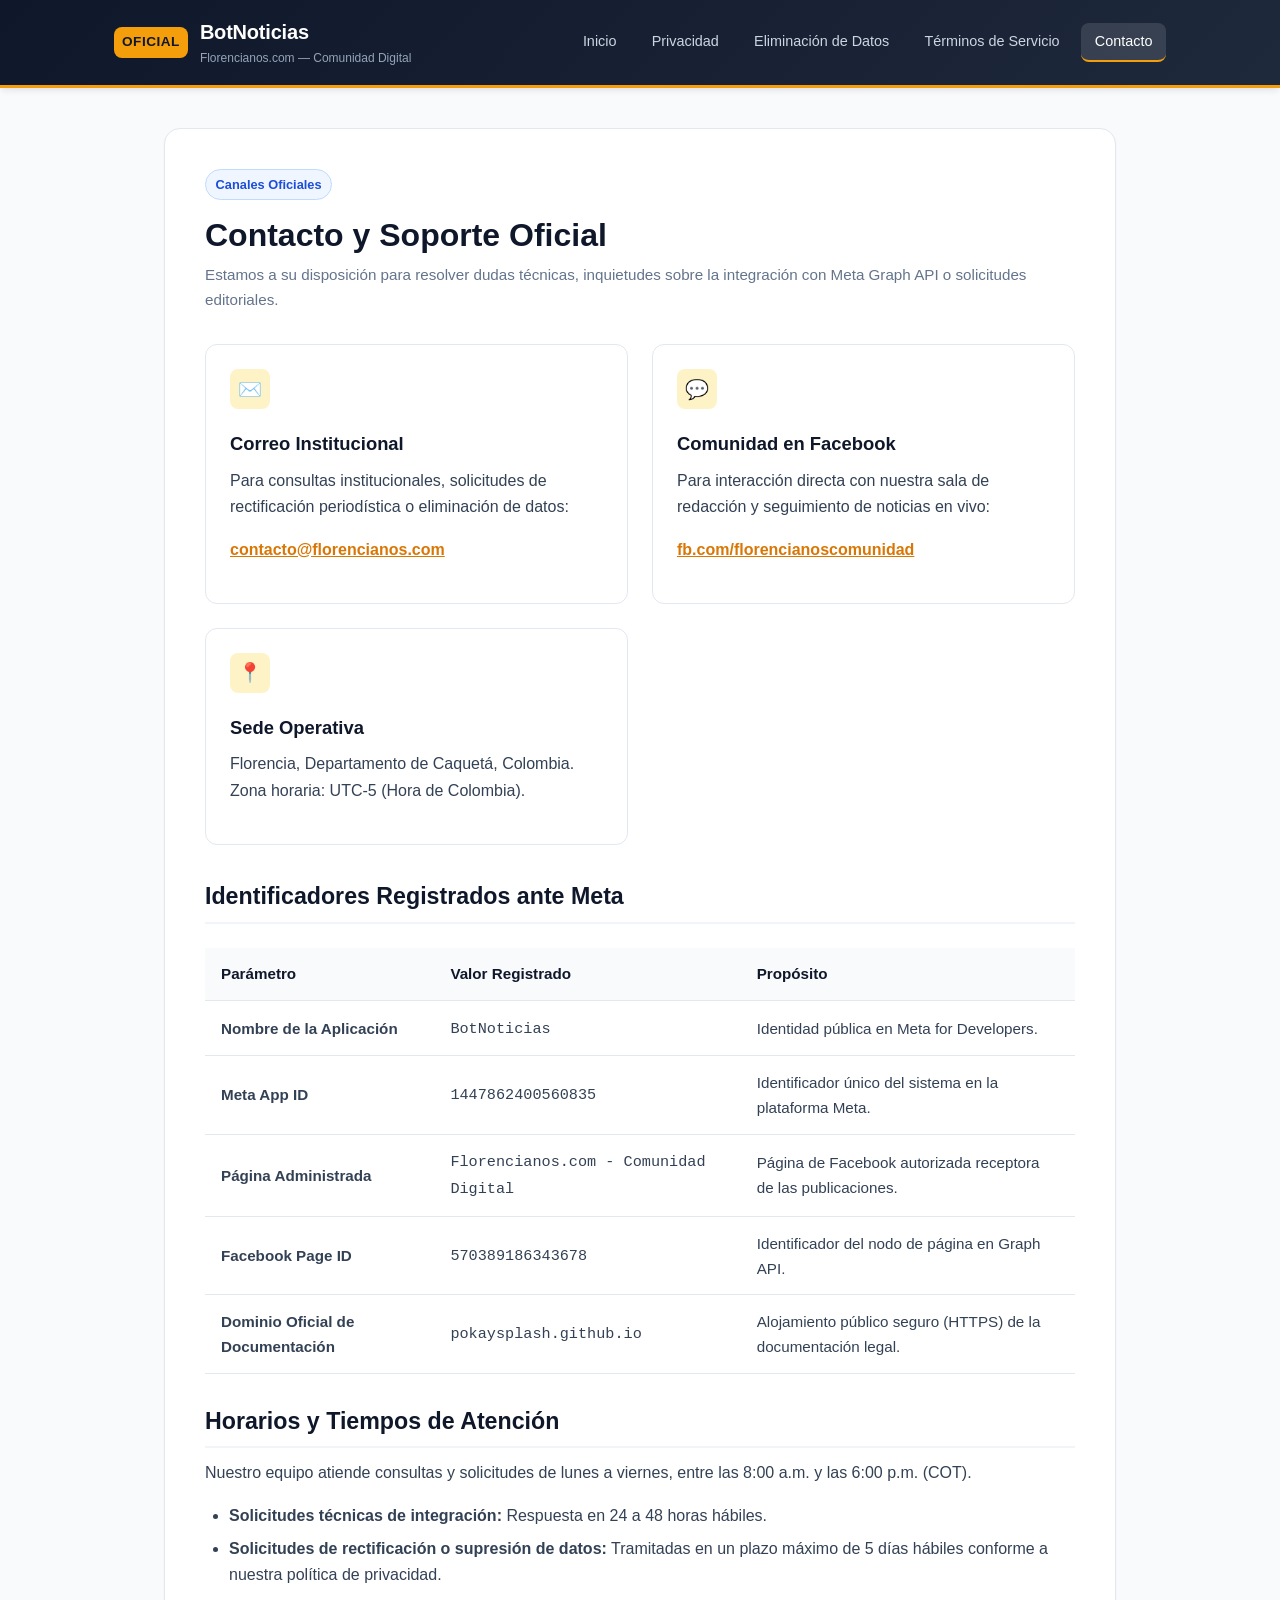
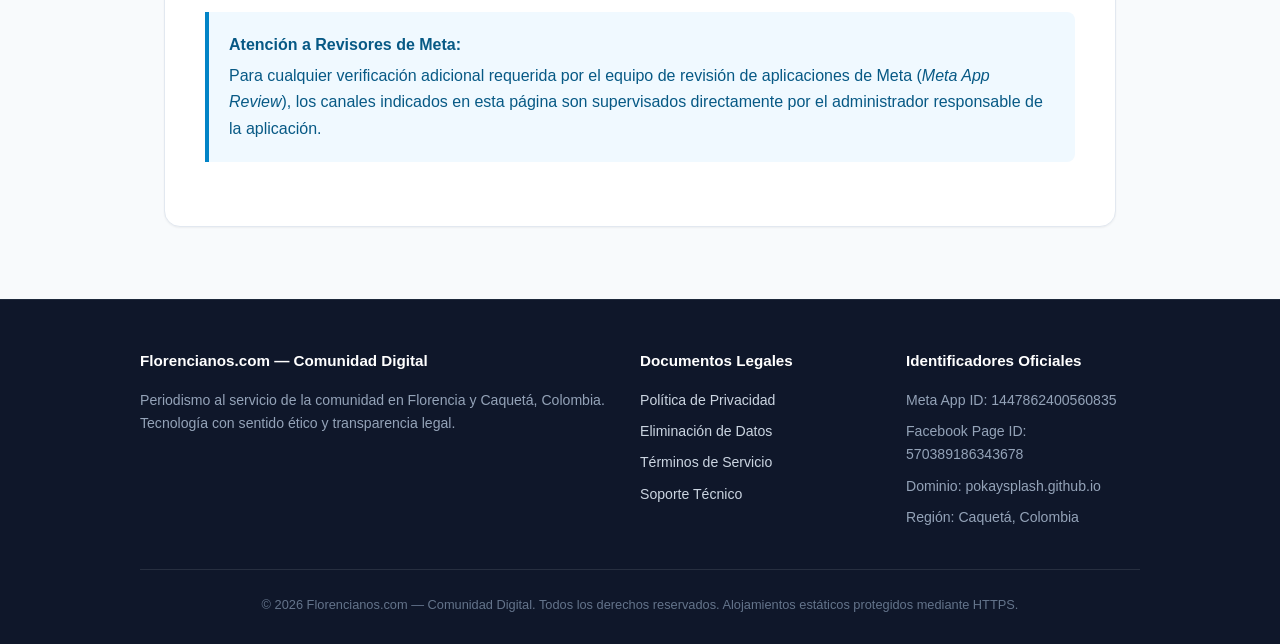
==== contacto.html @ 0eaef174 "docs(meta): initial release of BotNoticias legal and privacy documentation" ====
<!DOCTYPE html>
<html lang="es">
<head>
  <meta charset="UTF-8">
  <meta name="viewport" content="width=device-width, initial-scale=1.0">
  <title>Contacto y Soporte — BotNoticias | Florencianos</title>
  <meta name="description" content="Información de contacto oficial y canales de atención técnica y editorial para BotNoticias y Florencianos.com.">
  <link rel="stylesheet" href="styles.css">
  <link rel="icon" type="image/png" href="icon-1024.png">
</head>
<body>

  <!-- Encabezado de Navegación -->
  <header class="site-header">
    <div class="header-container">
      <a href="index.html" class="brand-link" id="nav-brand">
        <span class="brand-badge">OFICIAL</span>
        <div>
          <span class="brand-title">BotNoticias</span>
          <span class="brand-subtitle">Florencianos.com — Comunidad Digital</span>
        </div>
      </a>
      <nav class="site-nav" id="main-nav">
        <a href="index.html" id="nav-home">Inicio</a>
        <a href="privacidad.html" id="nav-privacidad">Privacidad</a>
        <a href="eliminacion-datos.html" id="nav-eliminacion">Eliminación de Datos</a>
        <a href="terminos.html" id="nav-terminos">Términos de Servicio</a>
        <a href="contacto.html" class="active" id="nav-contacto">Contacto</a>
      </nav>
    </div>
  </header>

  <!-- Contenedor Principal -->
  <main class="main-wrapper">

    <article class="content-card">
      <div class="hero-tag">Canales Oficiales</div>
      <h1 class="hero-title" style="margin-bottom: 0.5rem;">Contacto y Soporte Oficial</h1>
      <p style="color: var(--text-muted); font-size: 0.95rem; margin-bottom: 2rem;">
        Estamos a su disposición para resolver dudas técnicas, inquietudes sobre la integración con Meta Graph API o solicitudes editoriales.
      </p>

      <div class="features-grid">
        <div class="feature-box">
          <div class="feature-icon">✉️</div>
          <h3 class="feature-title">Correo Institucional</h3>
          <p>Para consultas institucionales, solicitudes de rectificación periodística o eliminación de datos:</p>
          <p><a href="mailto:contacto@florencianos.com" style="color: var(--accent); font-weight: 700;">contacto@florencianos.com</a></p>
        </div>

        <div class="feature-box">
          <div class="feature-icon">💬</div>
          <h3 class="feature-title">Comunidad en Facebook</h3>
          <p>Para interacción directa con nuestra sala de redacción y seguimiento de noticias en vivo:</p>
          <p><a href="https://www.facebook.com/florencianoscomunidad" target="_blank" rel="noopener noreferrer" style="color: var(--accent); font-weight: 700;">fb.com/florencianoscomunidad</a></p>
        </div>

        <div class="feature-box">
          <div class="feature-icon">📍</div>
          <h3 class="feature-title">Sede Operativa</h3>
          <p>Florencia, Departamento de Caquetá, Colombia.<br>Zona horaria: UTC-5 (Hora de Colombia).</p>
        </div>
      </div>

      <h2>Identificadores Registrados ante Meta</h2>
      <div class="table-container">
        <table>
          <thead>
            <tr>
              <th>Parámetro</th>
              <th>Valor Registrado</th>
              <th>Propósito</th>
            </tr>
          </thead>
          <tbody>
            <tr>
              <td><strong>Nombre de la Aplicación</strong></td>
              <td><code>BotNoticias</code></td>
              <td>Identidad pública en Meta for Developers.</td>
            </tr>
            <tr>
              <td><strong>Meta App ID</strong></td>
              <td><code>1447862400560835</code></td>
              <td>Identificador único del sistema en la plataforma Meta.</td>
            </tr>
            <tr>
              <td><strong>Página Administrada</strong></td>
              <td><code>Florencianos.com - Comunidad Digital</code></td>
              <td>Página de Facebook autorizada receptora de las publicaciones.</td>
            </tr>
            <tr>
              <td><strong>Facebook Page ID</strong></td>
              <td><code>570389186343678</code></td>
              <td>Identificador del nodo de página en Graph API.</td>
            </tr>
            <tr>
              <td><strong>Dominio Oficial de Documentación</strong></td>
              <td><code>pokaysplash.github.io</code></td>
              <td>Alojamiento público seguro (HTTPS) de la documentación legal.</td>
            </tr>
          </tbody>
        </table>
      </div>

      <h2>Horarios y Tiempos de Atención</h2>
      <p>
        Nuestro equipo atiende consultas y solicitudes de lunes a viernes, entre las 8:00 a.m. y las 6:00 p.m. (COT).
      </p>
      <ul>
        <li><strong>Solicitudes técnicas de integración:</strong> Respuesta en 24 a 48 horas hábiles.</li>
        <li><strong>Solicitudes de rectificación o supresión de datos:</strong> Tramitadas en un plazo máximo de 5 días hábiles conforme a nuestra política de privacidad.</li>
      </ul>

      <div class="notice-box info">
        <strong>Atención a Revisores de Meta:</strong>
        Para cualquier verificación adicional requerida por el equipo de revisión de aplicaciones de Meta (<em>Meta App Review</em>), los canales indicados en esta página son supervisados directamente por el administrador responsable de la aplicación.
      </div>
    </article>

  </main>

  <!-- Pie de Página -->
  <footer class="site-footer">
    <div class="footer-container">
      <div class="footer-col">
        <h4>Florencianos.com — Comunidad Digital</h4>
        <p>Periodismo al servicio de la comunidad en Florencia y Caquetá, Colombia. Tecnología con sentido ético y transparencia legal.</p>
      </div>
      <div class="footer-col">
        <h4>Documentos Legales</h4>
        <ul>
          <li><a href="privacidad.html">Política de Privacidad</a></li>
          <li><a href="eliminacion-datos.html">Eliminación de Datos</a></li>
          <li><a href="terminos.html">Términos de Servicio</a></li>
          <li><a href="contacto.html">Soporte Técnico</a></li>
        </ul>
      </div>
      <div class="footer-col">
        <h4>Identificadores Oficiales</h4>
        <ul>
          <li>Meta App ID: 1447862400560835</li>
          <li>Facebook Page ID: 570389186343678</li>
          <li>Dominio: pokaysplash.github.io</li>
          <li>Región: Caquetá, Colombia</li>
        </ul>
      </div>
    </div>
    <div class="footer-bottom">
      <p>© 2026 Florencianos.com — Comunidad Digital. Todos los derechos reservados. Alojamientos estáticos protegidos mediante HTTPS.</p>
    </div>
  </footer>

</body>
</html>
---- styles.css ----
/* ==========================================================================
   ESTILOS OFICIALES — BOTNOTICIAS / FLORENCIANOS COMUNIDAD DIGITAL
   Diseño estático responsivo, accesible y optimizado para documentación legal
   ========================================================================== */

:root {
  --primary: #0f172a;
  --primary-light: #1e293b;
  --accent: #d97706;
  --accent-light: #f59e0b;
  --emerald: #059669;
  --text-main: #334155;
  --text-muted: #64748b;
  --text-dark: #0f172a;
  --bg-light: #f8fafc;
  --bg-card: #ffffff;
  --border: #e2e8f0;
  --border-light: #f1f5f9;
  --shadow-sm: 0 1px 2px 0 rgba(0, 0, 0, 0.05);
  --shadow-md: 0 4px 6px -1px rgba(0, 0, 0, 0.08), 0 2px 4px -2px rgba(0, 0, 0, 0.04);
  --shadow-lg: 0 10px 15px -3px rgba(0, 0, 0, 0.1), 0 4px 6px -4px rgba(0, 0, 0, 0.05);
  --radius: 12px;
  --radius-sm: 8px;
  --radius-lg: 16px;
  --transition: all 0.2s cubic-bezier(0.16, 1, 0.3, 1);
  --font-family: -apple-system, BlinkMacSystemFont, "Segoe UI", Roboto, "Helvetica Neue", Arial, sans-serif;
}

*, *::before, *::after {
  box-sizing: border-box;
  margin: 0;
  padding: 0;
}

body {
  font-family: var(--font-family);
  background-color: var(--bg-light);
  color: var(--text-main);
  line-height: 1.65;
  font-size: 16px;
  -webkit-font-smoothing: antialiased;
  min-height: 100vh;
  display: flex;
  flex-direction: column;
}

/* Encabezado y Navegación */
.site-header {
  background: linear-gradient(135deg, var(--primary) 0%, var(--primary-light) 100%);
  color: #ffffff;
  border-bottom: 3px solid var(--accent-light);
  position: sticky;
  top: 0;
  z-index: 50;
  box-shadow: var(--shadow-md);
}

.header-container {
  max-width: 1100px;
  margin: 0 auto;
  padding: 1rem 1.5rem;
  display: flex;
  align-items: center;
  justify-content: space-between;
  flex-wrap: wrap;
  gap: 1rem;
}

.brand-link {
  display: flex;
  align-items: center;
  gap: 0.75rem;
  text-decoration: none;
  color: #ffffff;
}

.brand-badge {
  background: var(--accent-light);
  color: var(--primary);
  font-weight: 800;
  font-size: 0.85rem;
  padding: 0.25rem 0.5rem;
  border-radius: var(--radius-sm);
  letter-spacing: 0.5px;
  text-transform: uppercase;
}

.brand-title {
  font-size: 1.25rem;
  font-weight: 700;
  letter-spacing: -0.2px;
}

.brand-subtitle {
  display: block;
  font-size: 0.75rem;
  color: #94a3b8;
  font-weight: 400;
}

.site-nav {
  display: flex;
  gap: 0.5rem;
  flex-wrap: wrap;
}

.site-nav a {
  color: #cbd5e1;
  text-decoration: none;
  font-size: 0.9rem;
  font-weight: 500;
  padding: 0.4rem 0.85rem;
  border-radius: var(--radius-sm);
  transition: var(--transition);
}

.site-nav a:hover,
.site-nav a.active {
  color: #ffffff;
  background: rgba(255, 255, 255, 0.12);
}

.site-nav a.active {
  border-bottom: 2px solid var(--accent-light);
}

/* Contenido Principal */
.main-wrapper {
  flex: 1;
  max-width: 1000px;
  margin: 2.5rem auto;
  padding: 0 1.5rem;
  width: 100%;
}

/* Banner de Héroe */
.hero-card {
  background: #ffffff;
  border: 1px solid var(--border);
  border-radius: var(--radius-lg);
  padding: 2.5rem;
  margin-bottom: 2rem;
  box-shadow: var(--shadow-sm);
  position: relative;
  overflow: hidden;
}

.hero-card::before {
  content: "";
  position: absolute;
  top: 0;
  left: 0;
  right: 0;
  height: 4px;
  background: linear-gradient(90deg, var(--accent-light), var(--emerald));
}

.hero-tag {
  display: inline-flex;
  align-items: center;
  gap: 0.4rem;
  background: #eff6ff;
  color: #1d4ed8;
  border: 1px solid #bfdbfe;
  font-size: 0.8rem;
  font-weight: 600;
  padding: 0.25rem 0.6rem;
  border-radius: 9999px;
  margin-bottom: 1rem;
}

.hero-title {
  font-size: 2rem;
  font-weight: 800;
  color: var(--text-dark);
  line-height: 1.2;
  margin-bottom: 0.75rem;
}

.hero-lead {
  font-size: 1.1rem;
  color: var(--text-muted);
  max-width: 800px;
  margin-bottom: 1.5rem;
}

.meta-badges-row {
  display: flex;
  gap: 1rem;
  flex-wrap: wrap;
  font-size: 0.85rem;
  color: var(--text-muted);
  border-top: 1px solid var(--border);
  padding-top: 1.25rem;
}

.meta-pill {
  display: inline-flex;
  align-items: center;
  gap: 0.4rem;
  background: #f1f5f9;
  padding: 0.3rem 0.75rem;
  border-radius: 6px;
  border: 1px solid var(--border);
}

.meta-pill strong {
  color: var(--text-dark);
}

/* Tarjetas de Contenido y Secciones */
.content-card {
  background: var(--bg-card);
  border: 1px solid var(--border);
  border-radius: var(--radius-lg);
  padding: 2.5rem;
  margin-bottom: 2rem;
  box-shadow: var(--shadow-sm);
}

.content-card h2 {
  font-size: 1.45rem;
  font-weight: 700;
  color: var(--text-dark);
  margin-top: 1.75rem;
  margin-bottom: 0.75rem;
  border-bottom: 2px solid var(--border-light);
  padding-bottom: 0.4rem;
}

.content-card h2:first-of-type {
  margin-top: 0;
}

.content-card h3 {
  font-size: 1.15rem;
  font-weight: 600;
  color: var(--text-dark);
  margin-top: 1.25rem;
  margin-bottom: 0.5rem;
}

.content-card p {
  margin-bottom: 1rem;
  color: var(--text-main);
}

.content-card ul, .content-card ol {
  margin-left: 1.5rem;
  margin-bottom: 1.25rem;
}

.content-card li {
  margin-bottom: 0.4rem;
}

/* Callouts / Avisos destacados */
.notice-box {
  background: #f0fdf4;
  border-left: 4px solid var(--emerald);
  padding: 1.25rem;
  border-radius: 0 var(--radius-sm) var(--radius-sm) 0;
  margin: 1.5rem 0;
  color: #166534;
}

.notice-box.warning {
  background: #fffbeb;
  border-left-color: var(--accent);
  color: #92400e;
}

.notice-box.info {
  background: #f0f9ff;
  border-left-color: #0284c7;
  color: #075985;
}

.notice-box strong {
  display: block;
  font-weight: 700;
  margin-bottom: 0.25rem;
}

/* Grilla de Características / Tarjetas Informativas */
.features-grid {
  display: grid;
  grid-template-columns: repeat(auto-fit, minmax(280px, 1fr));
  gap: 1.5rem;
  margin: 2rem 0;
}

.feature-box {
  background: #ffffff;
  border: 1px solid var(--border);
  border-radius: var(--radius);
  padding: 1.5rem;
  transition: var(--transition);
}

.feature-box:hover {
  transform: translateY(-2px);
  box-shadow: var(--shadow-md);
  border-color: #cbd5e1;
}

.feature-icon {
  width: 40px;
  height: 40px;
  background: #fef3c7;
  color: var(--accent);
  border-radius: var(--radius-sm);
  display: flex;
  align-items: center;
  justify-content: center;
  font-weight: 800;
  font-size: 1.2rem;
  margin-bottom: 1rem;
}

.feature-title {
  font-size: 1.1rem;
  font-weight: 700;
  color: var(--text-dark);
  margin-bottom: 0.5rem;
}

/* Tabla Estilizada */
.table-container {
  overflow-x: auto;
  margin: 1.5rem 0;
}

table {
  width: 100%;
  border-collapse: collapse;
  text-align: left;
  font-size: 0.95rem;
}

th, td {
  padding: 0.85rem 1rem;
  border-bottom: 1px solid var(--border);
}

th {
  background-color: #f8fafc;
  color: var(--text-dark);
  font-weight: 600;
}

tr:hover td {
  background-color: #f1f5f9;
}

/* Botones */
.btn {
  display: inline-flex;
  align-items: center;
  gap: 0.5rem;
  padding: 0.65rem 1.25rem;
  border-radius: var(--radius-sm);
  font-size: 0.95rem;
  font-weight: 600;
  text-decoration: none;
  transition: var(--transition);
  cursor: pointer;
  border: 1px solid transparent;
}

.btn-primary {
  background: var(--primary);
  color: #ffffff;
}

.btn-primary:hover {
  background: var(--primary-light);
  transform: translateY(-1px);
}

.btn-accent {
  background: var(--accent);
  color: #ffffff;
}

.btn-accent:hover {
  background: var(--accent-light);
}

.btn-outline {
  border-color: var(--border);
  background: #ffffff;
  color: var(--text-dark);
}

.btn-outline:hover {
  background: #f8fafc;
  border-color: #94a3b8;
}

/* Pasos numerados */
.steps-list {
  counter-reset: step-counter;
  list-style: none;
  margin: 1.5rem 0;
  padding: 0;
}

.step-item {
  position: relative;
  padding-left: 3.5rem;
  margin-bottom: 1.75rem;
}

.step-item::before {
  counter-increment: step-counter;
  content: counter(step-counter);
  position: absolute;
  left: 0;
  top: 0;
  width: 2.25rem;
  height: 2.25rem;
  background: var(--primary);
  color: #ffffff;
  border-radius: 50%;
  display: flex;
  align-items: center;
  justify-content: center;
  font-weight: 700;
  font-size: 0.95rem;
}

.step-title {
  font-weight: 700;
  font-size: 1.05rem;
  color: var(--text-dark);
  margin-bottom: 0.25rem;
}

/* Pie de Página */
.site-footer {
  background: var(--primary);
  color: #94a3b8;
  padding: 3rem 1.5rem 2rem;
  margin-top: auto;
  border-top: 1px solid var(--primary-light);
  font-size: 0.88rem;
}

.footer-container {
  max-width: 1000px;
  margin: 0 auto;
  display: grid;
  grid-template-columns: 2fr 1fr 1fr;
  gap: 2rem;
  margin-bottom: 2rem;
}

.footer-col h4 {
  color: #ffffff;
  font-size: 0.95rem;
  font-weight: 700;
  margin-bottom: 1rem;
}

.footer-col ul {
  list-style: none;
  margin: 0;
  padding: 0;
}

.footer-col li {
  margin-bottom: 0.5rem;
}

.footer-col a {
  color: #cbd5e1;
  text-decoration: none;
  transition: var(--transition);
}

.footer-col a:hover {
  color: #ffffff;
  text-decoration: underline;
}

.footer-bottom {
  max-width: 1000px;
  margin: 0 auto;
  border-top: 1px solid rgba(255, 255, 255, 0.1);
  padding-top: 1.5rem;
  text-align: center;
  font-size: 0.8rem;
  color: #64748b;
}

/* Responsive */
@media (max-width: 768px) {
  .header-container {
    flex-direction: column;
    align-items: flex-start;
  }
  
  .site-nav {
    width: 100%;
    overflow-x: auto;
    padding-bottom: 0.25rem;
  }
  
  .hero-card, .content-card {
    padding: 1.5rem;
  }
  
  .hero-title {
    font-size: 1.6rem;
  }
  
  .footer-container {
    grid-template-columns: 1fr;
    gap: 1.5rem;
  }
}
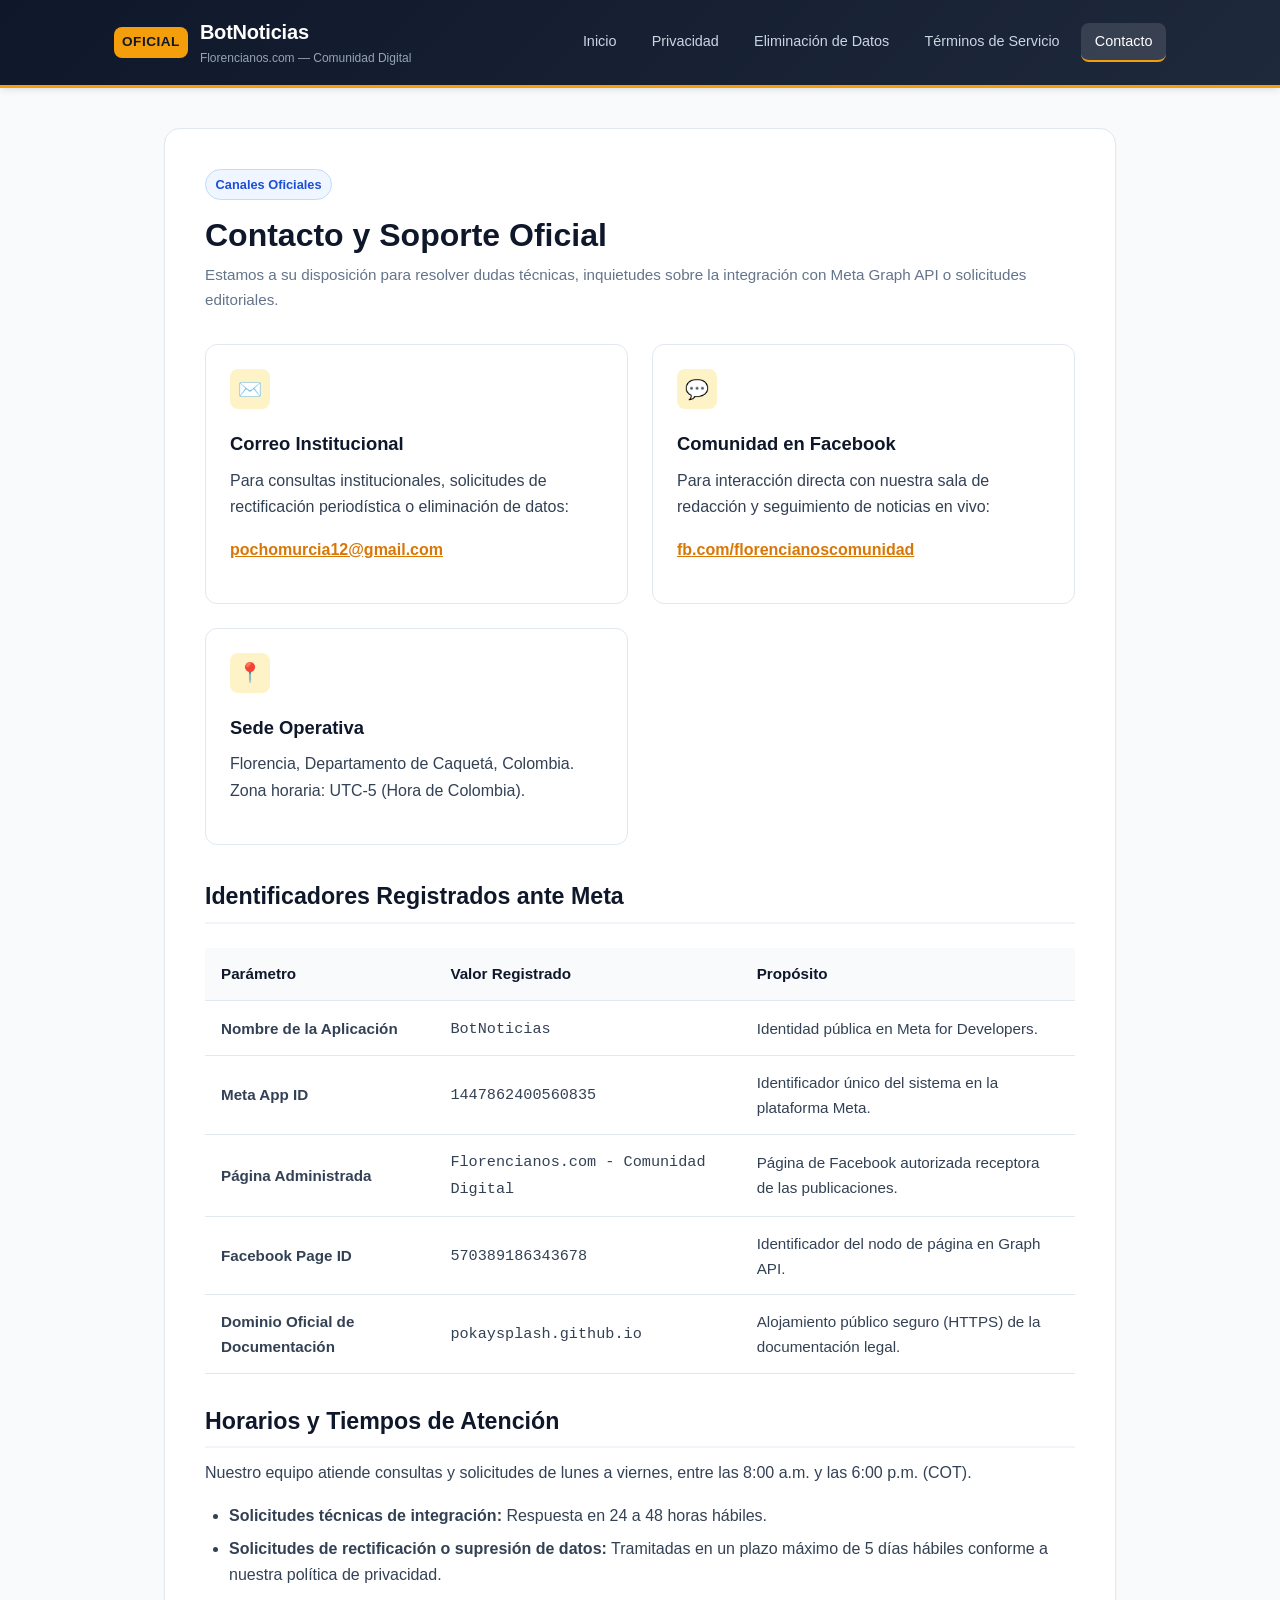
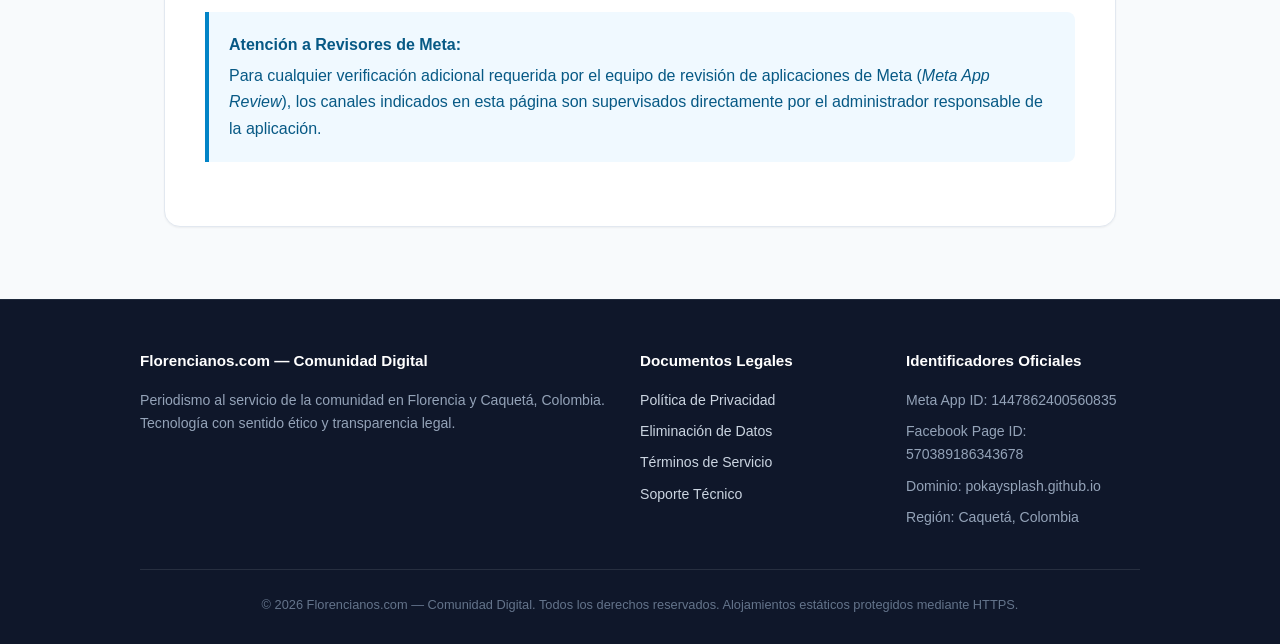
==== commit fe33f1a0: "docs(contact): update official contact email to pochomurcia12@gmail.com" ====
--- a/contacto.html
+++ b/contacto.html
@@ -45,7 +45,7 @@
           <div class="feature-icon">✉️</div>
           <h3 class="feature-title">Correo Institucional</h3>
           <p>Para consultas institucionales, solicitudes de rectificación periodística o eliminación de datos:</p>
-          <p><a href="mailto:contacto@florencianos.com" style="color: var(--accent); font-weight: 700;">contacto@florencianos.com</a></p>
+          <p><a href="mailto:pochomurcia12@gmail.com" style="color: var(--accent); font-weight: 700;">pochomurcia12@gmail.com</a></p>
         </div>
 
         <div class="feature-box">
